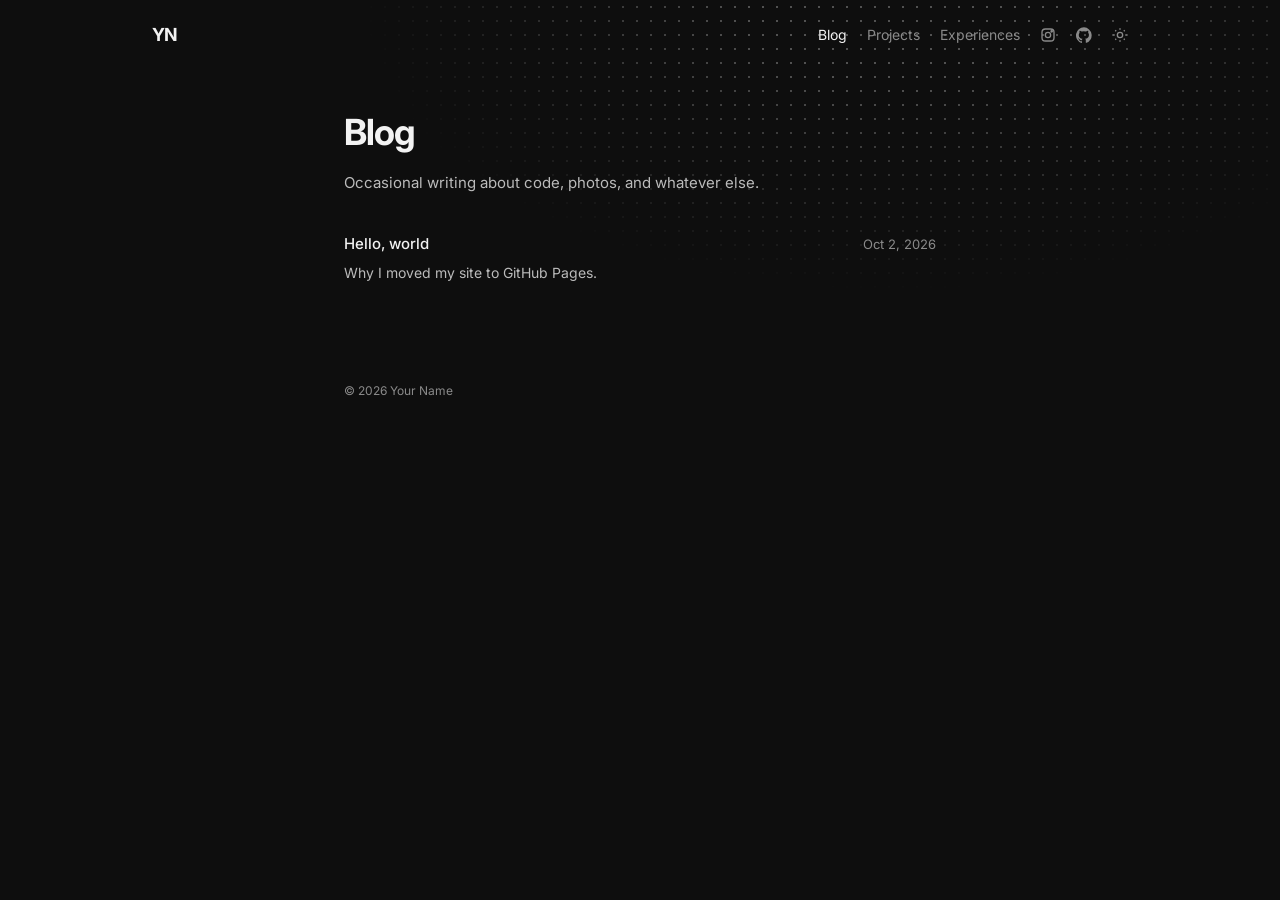
==== blog/index.html @ 946cf8d0 "Initial personal site Co-Authored-By: Claude Opus 5.5 <noreply@anthropic.com>" ====
<!doctype html>
<html lang="en">
<head>
  <meta charset="utf-8" />
  <meta name="viewport" content="width=device-width, initial-scale=1" />
  <script>try{if(localStorage.getItem("theme")==="light")document.documentElement.dataset.theme="light"}catch(e){}</script>
  <title>Blog · Your Name</title>
  <link rel="stylesheet" href="../assets/style.css" />
</head>
<body data-root="../">
  <main>
    <h1>Blog</h1>
    <p>Occasional writing about code, photos, and whatever else.</p>
    <ul class="list">
      <!-- To add a post: copy blog/hello-world.html, then add a <li> here -->
      <li>
        <div class="row"><a class="title" href="hello-world.html">Hello, world</a><span class="meta">Oct 2, 2026</span></div>
        <p class="desc">Why I moved my site to GitHub Pages.</p>
      </li>
    </ul>
  </main>
  <footer>© <span id="year"></span> Your Name</footer>
  <script src="../assets/main.js"></script>
</body>
</html>
---- assets/style.css ----
@import url("https://fonts.googleapis.com/css2?family=Inter:wght@400;500;600;700&display=swap");

:root {
  --bg: #0e0e0e;
  --fg: #bbbbbb;
  --fg-strong: #f2f2f2;
  --muted: #8a8a8a;
  --chip: #1c1c1c;
  --chip-hover: #2a2a2a;
  --border: #262626;
  --dot: rgba(255, 255, 255, 0.28);
}
:root[data-theme="light"] {
  --bg: #fafafa;
  --fg: #444444;
  --fg-strong: #111111;
  --muted: #777777;
  --chip: #ececec;
  --chip-hover: #dedede;
  --border: #e2e2e2;
  --dot: rgba(0, 0, 0, 0.2);
}

* { box-sizing: border-box; }

html { background: var(--bg); }
body {
  margin: 0;
  color: var(--fg);
  font-family: Inter, -apple-system, system-ui, "Segoe UI", Roboto, sans-serif;
  font-size: 15px;
  line-height: 1.7;
  -webkit-font-smoothing: antialiased;
  transition: background 0.2s, color 0.2s;
}

/* Dotted grid that fades out toward the bottom-left, like the original */
body::before {
  content: "";
  position: fixed;
  inset: 0 0 auto 0;
  height: 420px;
  background-image: radial-gradient(var(--dot) 1px, transparent 1px);
  background-size: 14px 14px;
  -webkit-mask-image: radial-gradient(ellipse 60% 100% at 70% 0%, #000 20%, transparent 70%);
  mask-image: radial-gradient(ellipse 60% 100% at 70% 0%, #000 20%, transparent 70%);
  pointer-events: none;
  z-index: 0;
}

a { color: var(--fg-strong); text-decoration: none; }
a:hover { text-decoration: underline; text-underline-offset: 3px; }
em { color: var(--fg-strong); }
strong { color: var(--fg-strong); font-weight: 600; }

/* ---------- Header ---------- */
.site-header {
  display: flex;
  align-items: center;
  justify-content: space-between;
  max-width: 1024px;
  margin: 0 auto;
  padding: 20px 24px;
}
.logo {
  font-weight: 700;
  font-size: 18px;
  letter-spacing: -0.03em;
  color: var(--fg-strong);
}
.logo:hover { text-decoration: none; opacity: 0.8; }
.site-nav { display: flex; align-items: center; gap: 20px; }
.site-nav a { color: var(--muted); font-size: 14px; }
.site-nav a:hover, .site-nav a.active { color: var(--fg-strong); text-decoration: none; }
.icon-btn {
  display: inline-flex;
  background: none;
  border: 0;
  padding: 0;
  color: var(--muted);
  cursor: pointer;
}
.icon-btn:hover { color: var(--fg-strong); }
.icon-btn svg { width: 16px; height: 16px; }

/* ---------- Content ---------- */
main {
  max-width: 640px;
  margin: 0 auto;
  padding: 40px 24px 80px;
}
h1 {
  color: var(--fg-strong);
  font-size: 36px;
  font-weight: 700;
  letter-spacing: -0.03em;
  line-height: 1.2;
  margin: 0 0 16px;
}
h2 { color: var(--fg-strong); font-size: 18px; font-weight: 600; margin: 40px 0 12px; }
p { margin: 0 0 20px; }
.lead { margin-bottom: 16px; }

/* ---------- Chips (Currently / Previously / Tinkering) ---------- */
.rows { display: grid; grid-template-columns: auto 1fr; gap: 8px 16px; margin-bottom: 48px; font-size: 13px; }
.rows dt { color: var(--muted); padding-top: 3px; }
.rows dd { margin: 0; display: flex; flex-wrap: wrap; gap: 6px; }
.chip {
  display: inline-flex;
  align-items: center;
  gap: 6px;
  background: var(--chip);
  color: var(--fg-strong);
  border-radius: 4px;
  padding: 3px 8px;
  font-size: 12px;
  font-weight: 500;
}
.chip:hover { background: var(--chip-hover); text-decoration: none; }
.chip img { width: 14px; height: 14px; border-radius: 3px; }

/* ---------- Socials ---------- */
.socials { display: flex; flex-wrap: wrap; gap: 8px 18px; margin-top: 8px; }
.socials a { color: var(--muted); }
.socials a:hover { color: var(--fg-strong); }

/* ---------- Lists (blog / projects / experiences) ---------- */
.list { list-style: none; padding: 0; margin: 0; }
.list li { padding: 16px 0; border-bottom: 1px solid var(--border); }
.list li:last-child { border-bottom: 0; }
.list .row { display: flex; justify-content: space-between; gap: 16px; align-items: baseline; }
.list .title { color: var(--fg-strong); font-weight: 500; }
.list .meta { color: var(--muted); font-size: 13px; white-space: nowrap; }
.list .desc { margin: 4px 0 0; font-size: 14px; }
.tags { display: flex; flex-wrap: wrap; gap: 6px; margin-top: 8px; }
.tags span { background: var(--chip); border-radius: 4px; padding: 1px 7px; font-size: 11px; color: var(--muted); }

/* ---------- Blog post ---------- */
.post-meta { color: var(--muted); font-size: 13px; margin-bottom: 32px; }
.post img { max-width: 100%; border-radius: 6px; }
.post pre { background: var(--chip); padding: 14px; border-radius: 6px; overflow-x: auto; font-size: 13px; }
.post code { font-size: 0.9em; }
.back { display: inline-block; color: var(--muted); font-size: 13px; margin-bottom: 24px; }

footer { max-width: 640px; margin: 0 auto; padding: 0 24px 40px; color: var(--muted); font-size: 12px; }

@media (max-width: 520px) {
  .site-nav { gap: 14px; }
  h1 { font-size: 30px; }
  .list .row { flex-direction: column; gap: 0; }
}

.site-header, main, footer { position: relative; z-index: 1; }
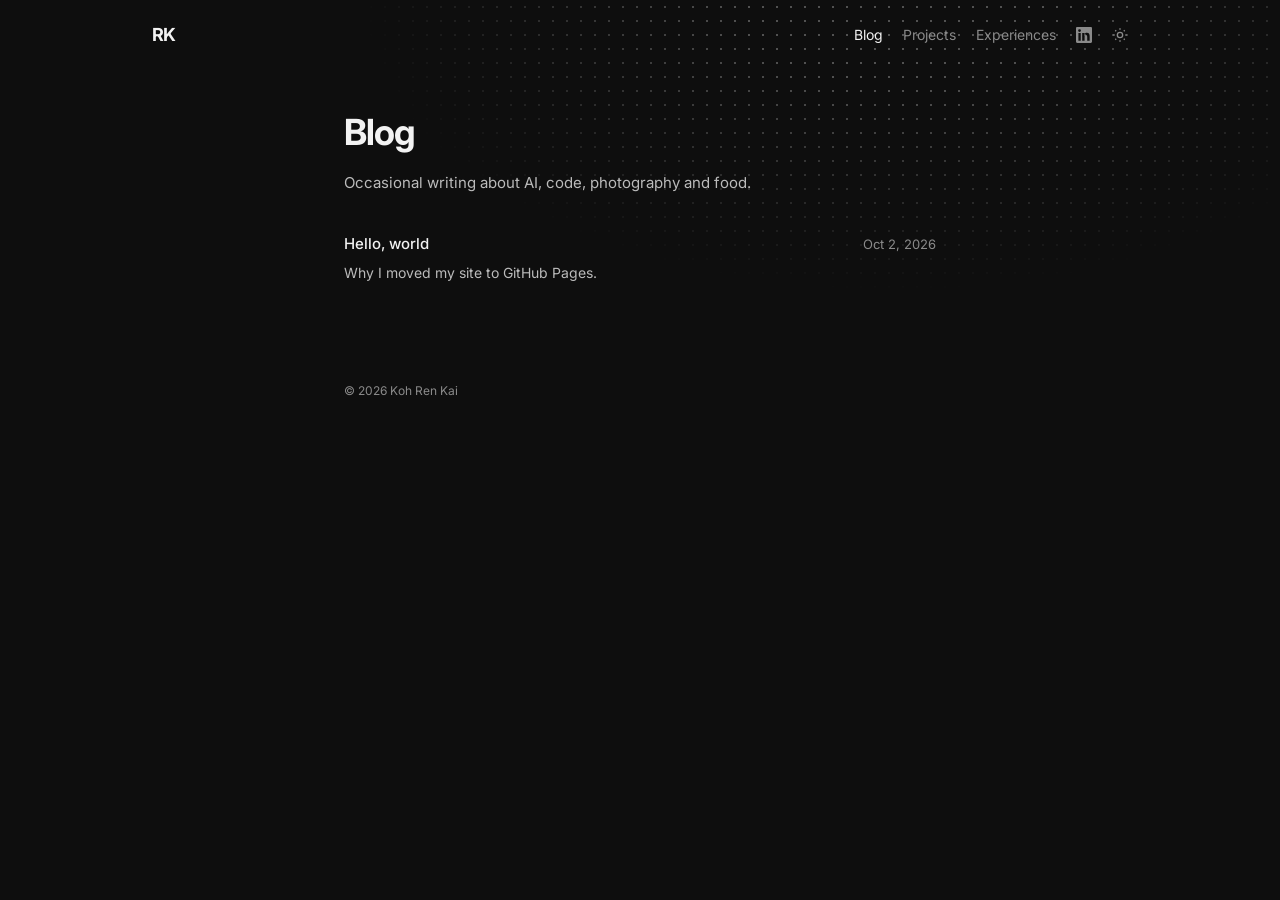
==== commit 235a274a: "Fill in content from CV Co-Authored-By: Claude Opus 5.5 <noreply@anthropic.com>" ====
--- a/blog/index.html
+++ b/blog/index.html
@@ -4,13 +4,13 @@
   <meta charset="utf-8" />
   <meta name="viewport" content="width=device-width, initial-scale=1" />
   <script>try{if(localStorage.getItem("theme")==="light")document.documentElement.dataset.theme="light"}catch(e){}</script>
-  <title>Blog · Your Name</title>
+  <title>Blog · Koh Ren Kai</title>
   <link rel="stylesheet" href="../assets/style.css" />
 </head>
 <body data-root="../">
   <main>
     <h1>Blog</h1>
-    <p>Occasional writing about code, photos, and whatever else.</p>
+    <p>Occasional writing about AI, code, photography and food.</p>
     <ul class="list">
       <!-- To add a post: copy blog/hello-world.html, then add a <li> here -->
       <li>
@@ -19,7 +19,7 @@
       </li>
     </ul>
   </main>
-  <footer>© <span id="year"></span> Your Name</footer>
+  <footer>© <span id="year"></span> Koh Ren Kai</footer>
   <script src="../assets/main.js"></script>
 </body>
 </html>
